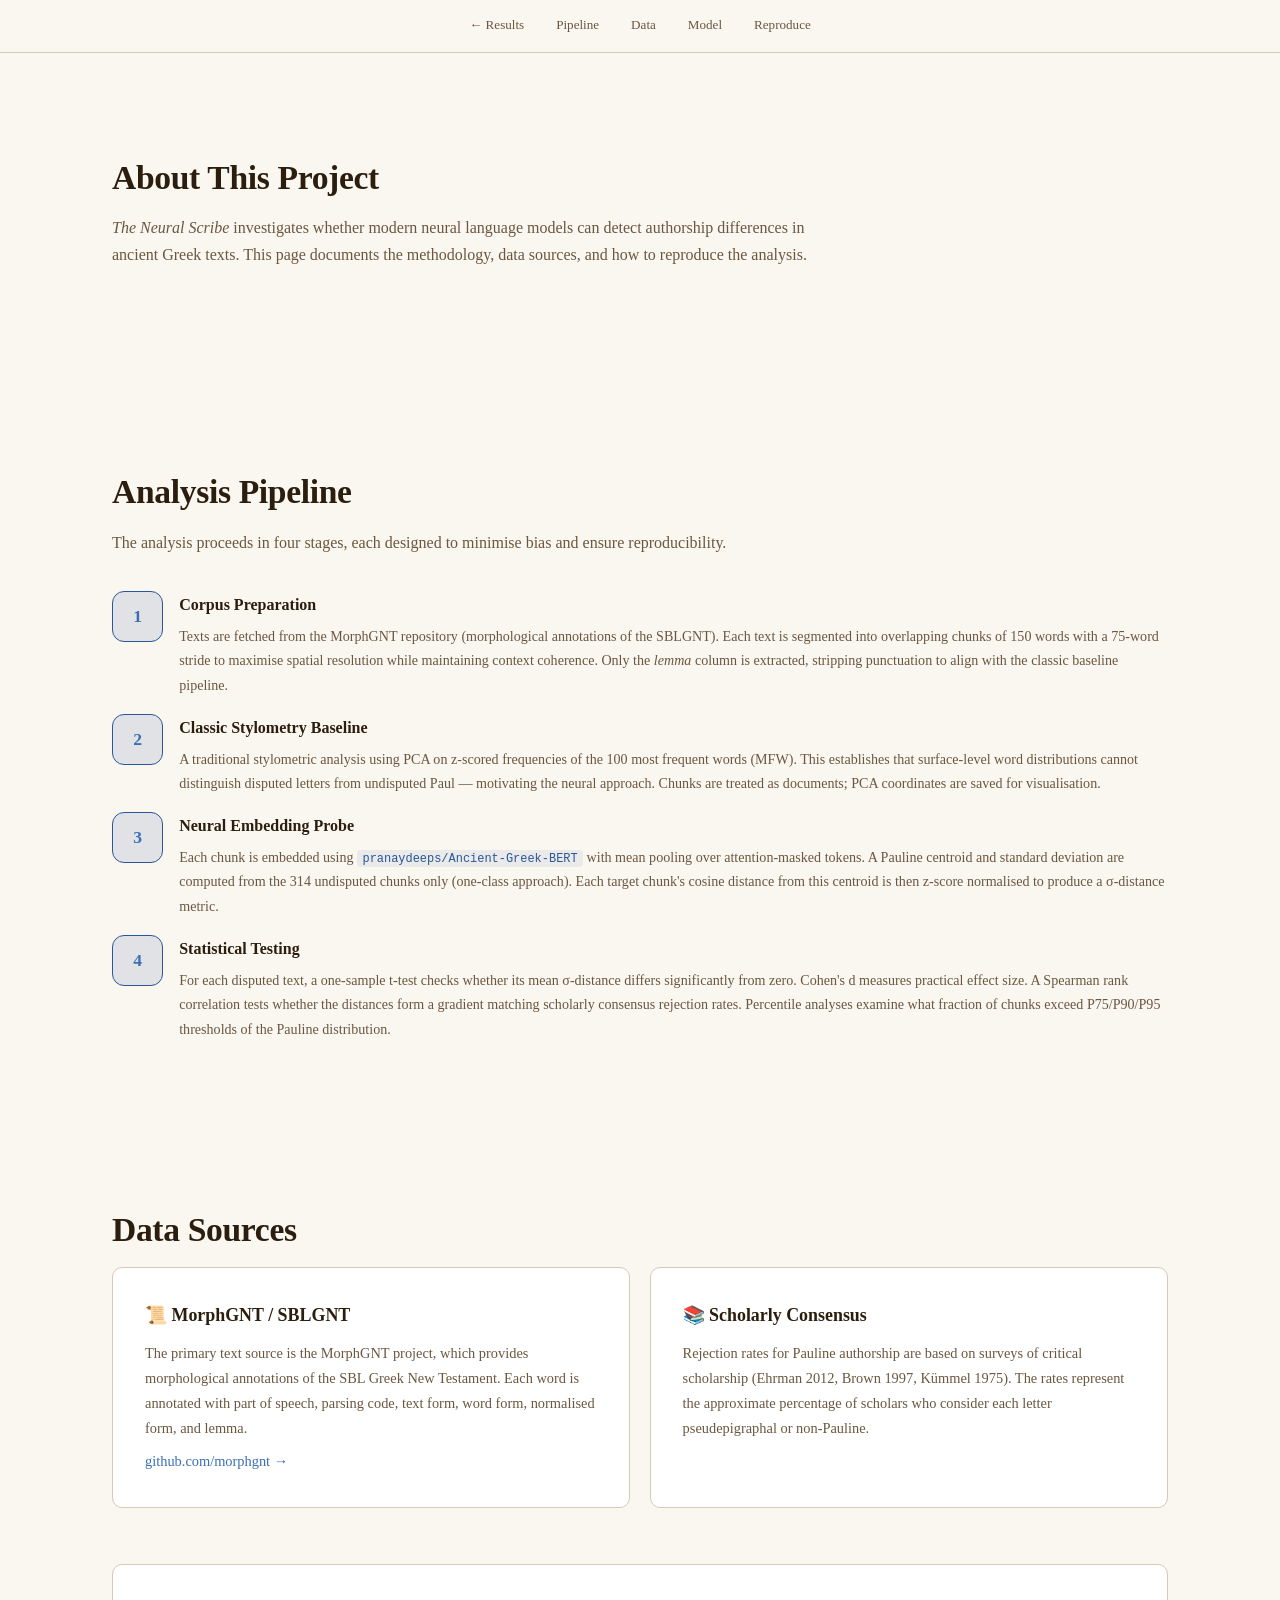
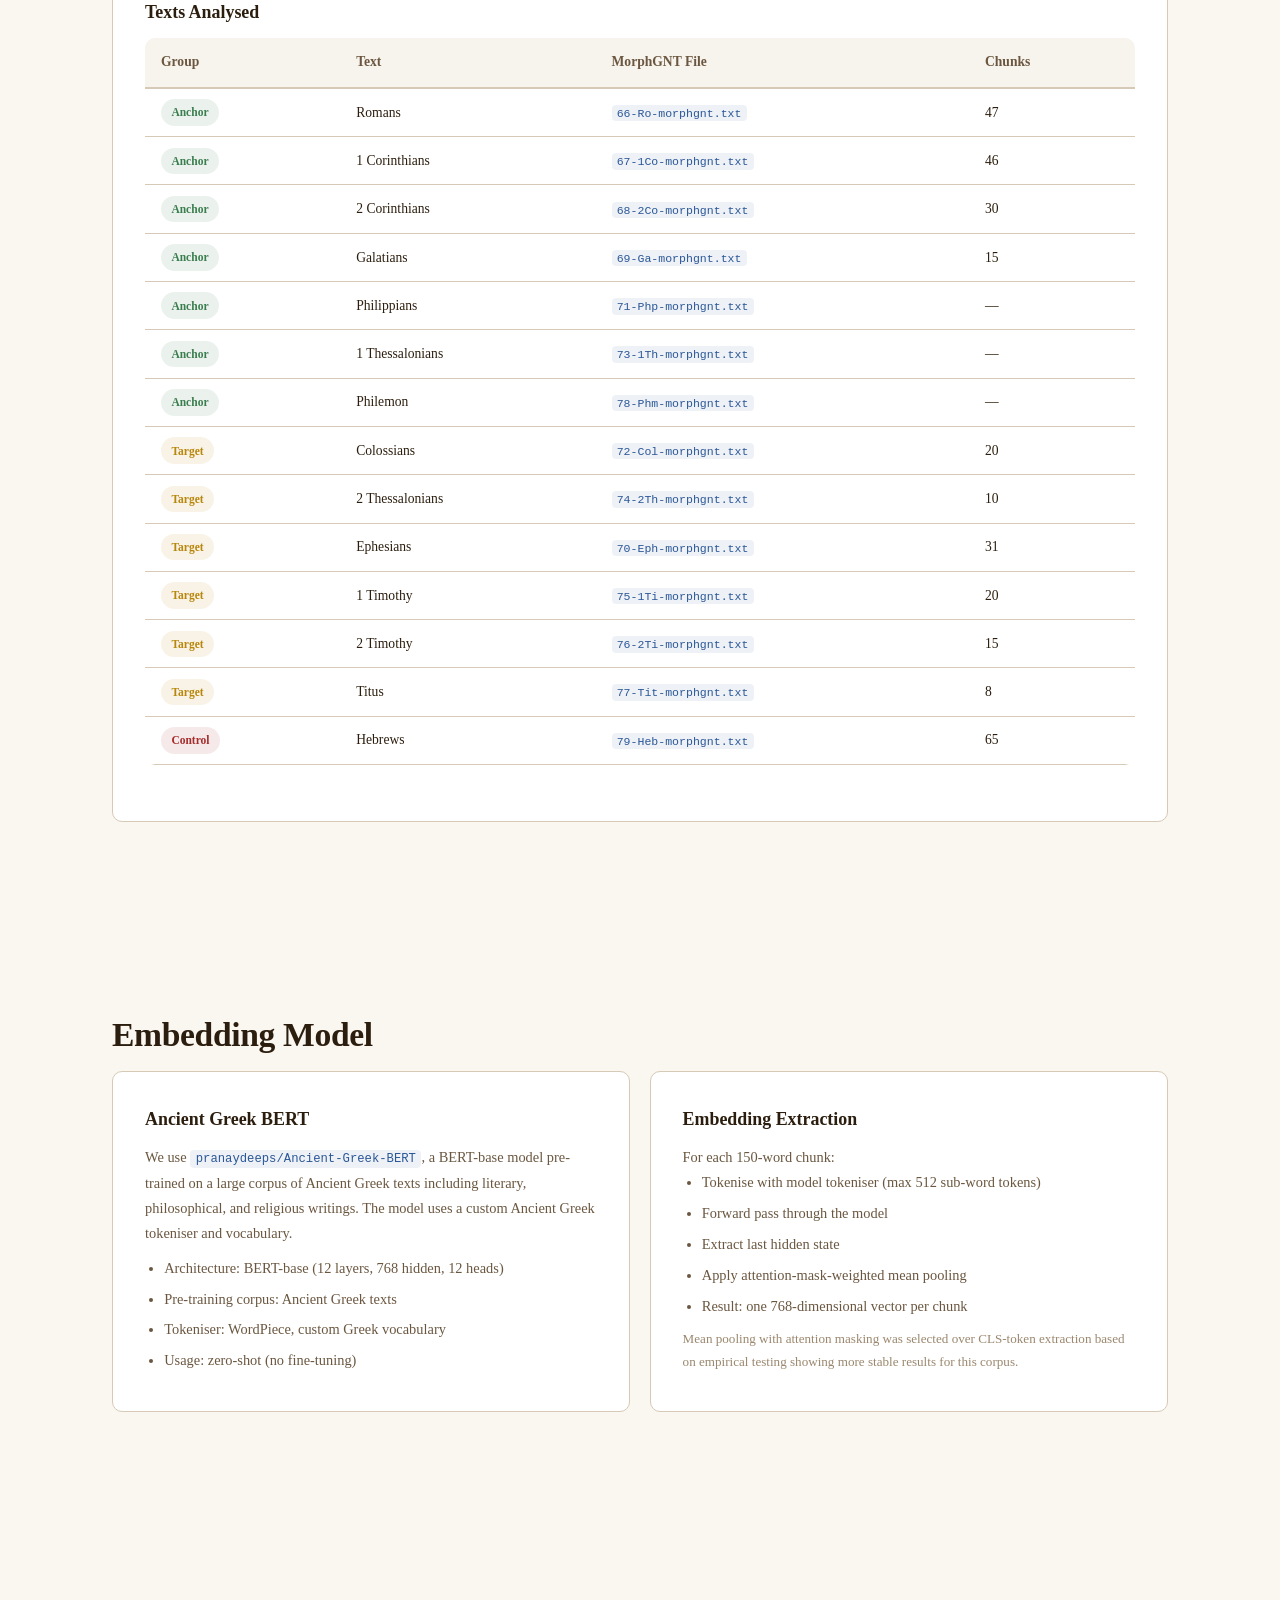
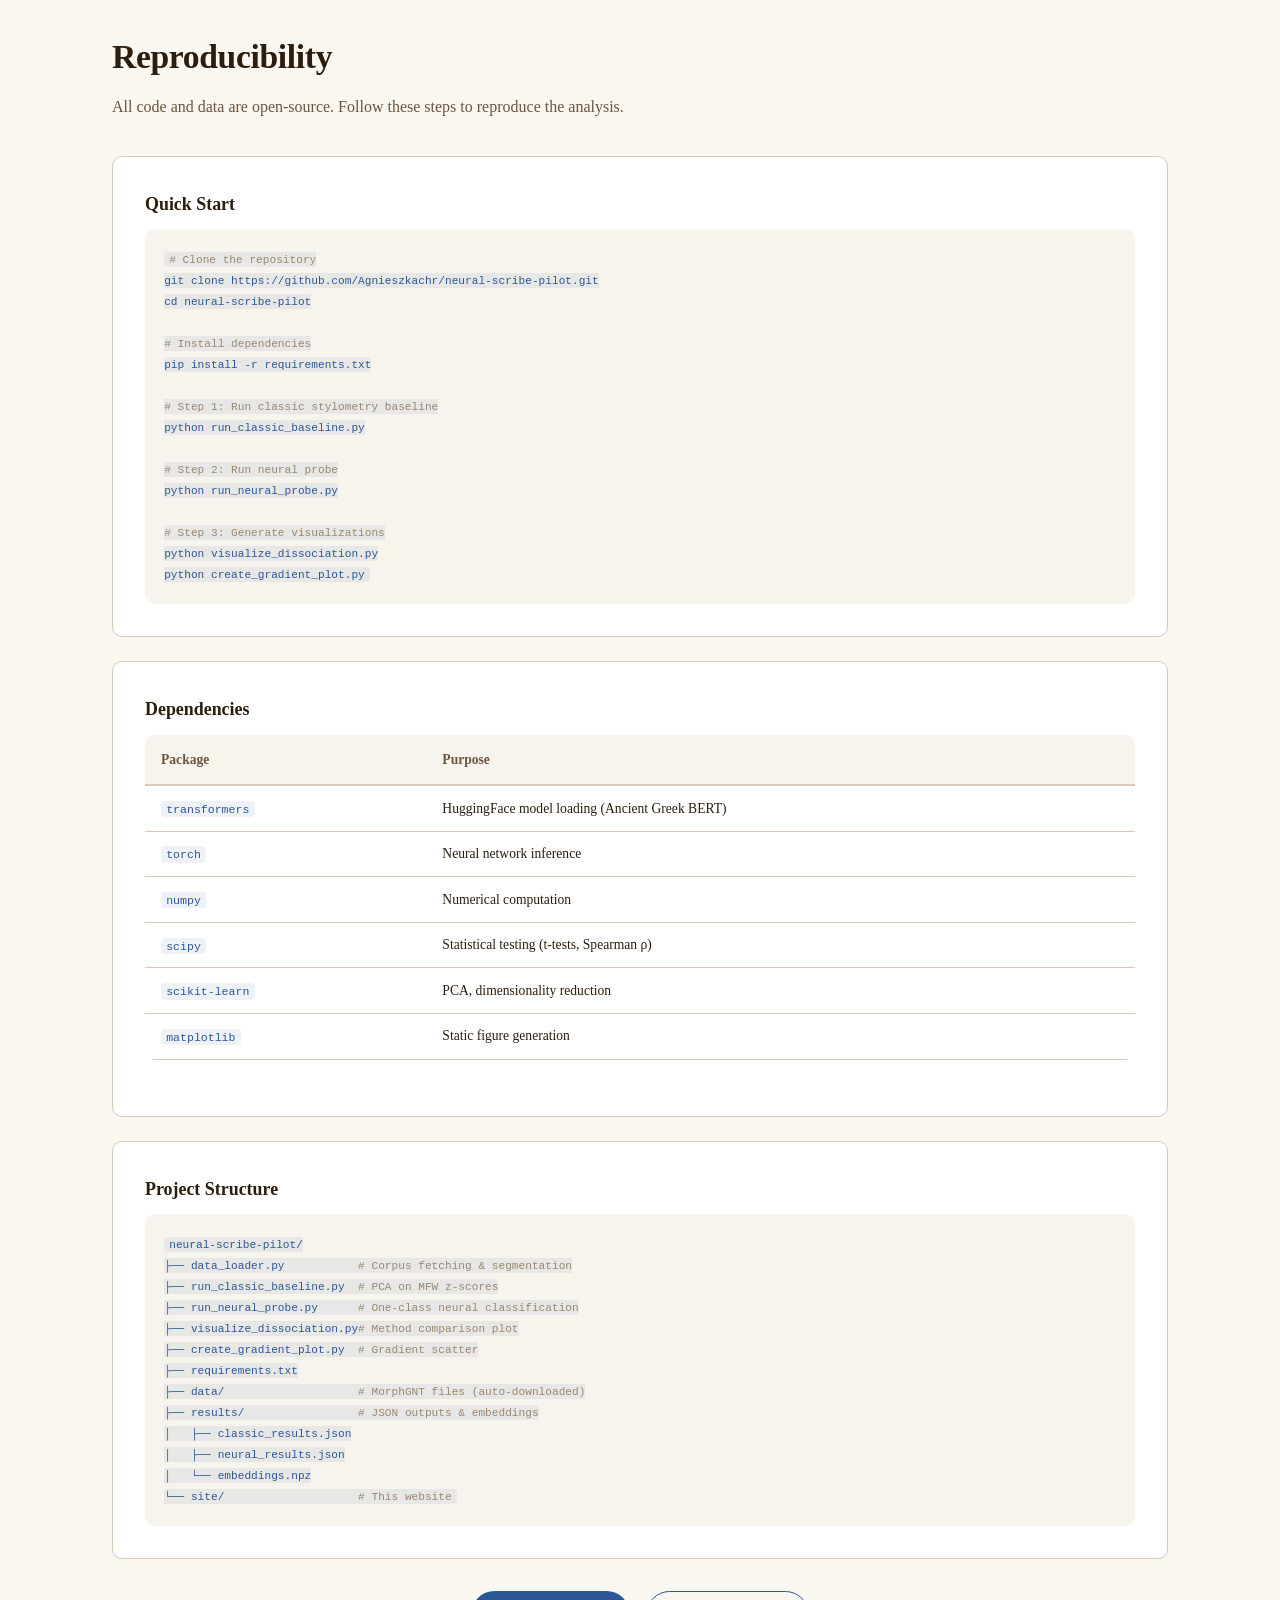
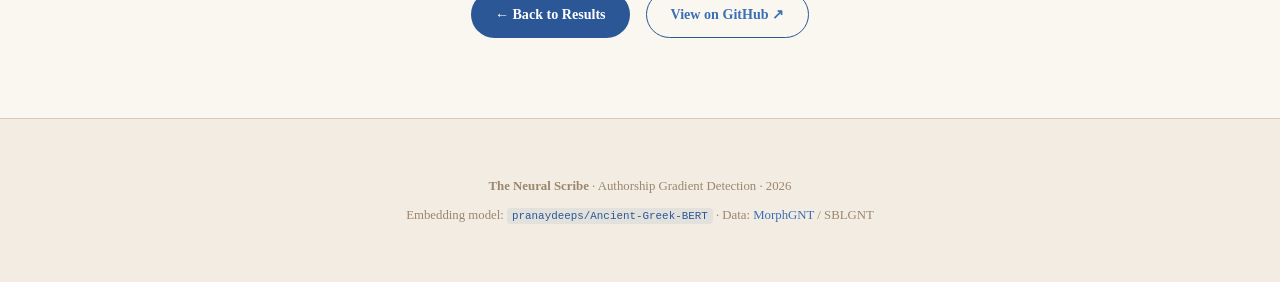
==== docs/about.html @ be0f593c "Initial commit: Neural Scribe pilot study for Pauline authorship analysis" ====
<!DOCTYPE html>
<html lang="en">
<head>
  <meta charset="UTF-8">
  <meta name="viewport" content="width=device-width, initial-scale=1.0">
  <title>About — The Neural Scribe</title>
  <meta name="description" content="Methodology, technical details, and reproducibility guide for the Neural Scribe authorship analysis project.">
  <link rel="icon" type="image/svg+xml" href="favicon.svg">
  <link rel="stylesheet" href="style.css">
</head>
<body>

<!-- ══════════ NAV ══════════ -->
<nav class="nav-bar" id="nav">
  <a href="index.html">← Results</a>
  <a href="#pipeline">Pipeline</a>
  <a href="#data">Data</a>
  <a href="#model">Model</a>
  <a href="#reproduce">Reproduce</a>
</nav>

<!-- ══════════ HEADER ══════════ -->
<section class="section fade-in" style="padding-top:6rem" id="about-top">
  <h2 class="section-title">About This Project</h2>
  <p class="section-lead">
    <em>The Neural Scribe</em> investigates whether modern neural language models can detect
    authorship differences in ancient Greek texts. This page documents the methodology,
    data sources, and how to reproduce the analysis.
  </p>
</section>

<!-- ══════════ PIPELINE ══════════ -->
<section class="section fade-in" id="pipeline">
  <h2 class="section-title">Analysis Pipeline</h2>
  <p class="section-lead">
    The analysis proceeds in four stages, each designed to minimise bias
    and ensure reproducibility.
  </p>

  <div class="pipeline-steps">
    <div class="pipeline-step">
      <div>
        <h3 style="font-size:1rem;font-weight:600;margin-bottom:.3rem">Corpus Preparation</h3>
        <p style="color:var(--text-muted);font-size:.88rem">
          Texts are fetched from the MorphGNT repository (morphological annotations of the SBLGNT).
          Each text is segmented into overlapping chunks of 150 words with a 75-word stride to
          maximise spatial resolution while maintaining context coherence. Only the <em>lemma</em>
          column is extracted, stripping punctuation to align with the classic baseline pipeline.
        </p>
      </div>
    </div>
    <div class="pipeline-step">
      <div>
        <h3 style="font-size:1rem;font-weight:600;margin-bottom:.3rem">Classic Stylometry Baseline</h3>
        <p style="color:var(--text-muted);font-size:.88rem">
          A traditional stylometric analysis using PCA on z-scored frequencies of the 100 most
          frequent words (MFW). This establishes that surface-level word distributions cannot
          distinguish disputed letters from undisputed Paul — motivating the neural approach.
          Chunks are treated as documents; PCA coordinates are saved for visualisation.
        </p>
      </div>
    </div>
    <div class="pipeline-step">
      <div>
        <h3 style="font-size:1rem;font-weight:600;margin-bottom:.3rem">Neural Embedding Probe</h3>
        <p style="color:var(--text-muted);font-size:.88rem">
          Each chunk is embedded using <code>pranaydeeps/Ancient-Greek-BERT</code> with mean pooling
          over attention-masked tokens. A Pauline centroid and standard deviation are computed from
          the 314 undisputed chunks only (one-class approach). Each target chunk's cosine distance
          from this centroid is then z-score normalised to produce a σ-distance metric.
        </p>
      </div>
    </div>
    <div class="pipeline-step">
      <div>
        <h3 style="font-size:1rem;font-weight:600;margin-bottom:.3rem">Statistical Testing</h3>
        <p style="color:var(--text-muted);font-size:.88rem">
          For each disputed text, a one-sample t-test checks whether its mean σ-distance differs
          significantly from zero. Cohen's d measures practical effect size. A Spearman rank
          correlation tests whether the distances form a gradient matching scholarly consensus
          rejection rates. Percentile analyses examine what fraction of chunks exceed P75/P90/P95
          thresholds of the Pauline distribution.
        </p>
      </div>
    </div>
  </div>
</section>

<!-- ══════════ DATA SOURCES ══════════ -->
<section class="section fade-in" id="data">
  <h2 class="section-title">Data Sources</h2>

  <div class="grid-2">
    <div class="card">
      <h3>📜 MorphGNT / SBLGNT</h3>
      <p>The primary text source is the MorphGNT project, which provides morphological annotations
      of the SBL Greek New Testament. Each word is annotated with part of speech, parsing code,
      text form, word form, normalised form, and lemma.</p>
      <p style="margin-top:.5rem"><a href="https://github.com/morphgnt" target="_blank" rel="noopener">github.com/morphgnt →</a></p>
    </div>
    <div class="card">
      <h3>📚 Scholarly Consensus</h3>
      <p>Rejection rates for Pauline authorship are based on surveys of critical scholarship
      (Ehrman 2012, Brown 1997, Kümmel 1975). The rates represent the approximate percentage
      of scholars who consider each letter pseudepigraphal or non-Pauline.</p>
    </div>
  </div>

  <div class="card">
    <h3>Texts Analysed</h3>
    <div class="table-wrap">
      <table>
        <thead>
          <tr><th>Group</th><th>Text</th><th>MorphGNT File</th><th>Chunks</th></tr>
        </thead>
        <tbody>
          <tr><td><span class="pill pill-green">Anchor</span></td><td>Romans</td><td><code>66-Ro-morphgnt.txt</code></td><td>47</td></tr>
          <tr><td><span class="pill pill-green">Anchor</span></td><td>1 Corinthians</td><td><code>67-1Co-morphgnt.txt</code></td><td>46</td></tr>
          <tr><td><span class="pill pill-green">Anchor</span></td><td>2 Corinthians</td><td><code>68-2Co-morphgnt.txt</code></td><td>30</td></tr>
          <tr><td><span class="pill pill-green">Anchor</span></td><td>Galatians</td><td><code>69-Ga-morphgnt.txt</code></td><td>15</td></tr>
          <tr><td><span class="pill pill-green">Anchor</span></td><td>Philippians</td><td><code>71-Php-morphgnt.txt</code></td><td>—</td></tr>
          <tr><td><span class="pill pill-green">Anchor</span></td><td>1 Thessalonians</td><td><code>73-1Th-morphgnt.txt</code></td><td>—</td></tr>
          <tr><td><span class="pill pill-green">Anchor</span></td><td>Philemon</td><td><code>78-Phm-morphgnt.txt</code></td><td>—</td></tr>
          <tr><td><span class="pill pill-amber">Target</span></td><td>Colossians</td><td><code>72-Col-morphgnt.txt</code></td><td>20</td></tr>
          <tr><td><span class="pill pill-amber">Target</span></td><td>2 Thessalonians</td><td><code>74-2Th-morphgnt.txt</code></td><td>10</td></tr>
          <tr><td><span class="pill pill-amber">Target</span></td><td>Ephesians</td><td><code>70-Eph-morphgnt.txt</code></td><td>31</td></tr>
          <tr><td><span class="pill pill-amber">Target</span></td><td>1 Timothy</td><td><code>75-1Ti-morphgnt.txt</code></td><td>20</td></tr>
          <tr><td><span class="pill pill-amber">Target</span></td><td>2 Timothy</td><td><code>76-2Ti-morphgnt.txt</code></td><td>15</td></tr>
          <tr><td><span class="pill pill-amber">Target</span></td><td>Titus</td><td><code>77-Tit-morphgnt.txt</code></td><td>8</td></tr>
          <tr><td><span class="pill pill-rose">Control</span></td><td>Hebrews</td><td><code>79-Heb-morphgnt.txt</code></td><td>65</td></tr>
        </tbody>
      </table>
    </div>
  </div>
</section>

<!-- ══════════ MODEL ══════════ -->
<section class="section fade-in" id="model">
  <h2 class="section-title">Embedding Model</h2>

  <div class="grid-2">
    <div class="card">
      <h3>Ancient Greek BERT</h3>
      <p>We use <code>pranaydeeps/Ancient-Greek-BERT</code>, a BERT-base model pre-trained on
      a large corpus of Ancient Greek texts including literary, philosophical, and religious
      writings. The model uses a custom Ancient Greek tokeniser and vocabulary.</p>
      <ul style="margin-top:.6rem">
        <li>Architecture: BERT-base (12 layers, 768 hidden, 12 heads)</li>
        <li>Pre-training corpus: Ancient Greek texts</li>
        <li>Tokeniser: WordPiece, custom Greek vocabulary</li>
        <li>Usage: zero-shot (no fine-tuning)</li>
      </ul>
    </div>
    <div class="card">
      <h3>Embedding Extraction</h3>
      <p>For each 150-word chunk:</p>
      <ul>
        <li>Tokenise with model tokeniser (max 512 sub-word tokens)</li>
        <li>Forward pass through the model</li>
        <li>Extract last hidden state</li>
        <li>Apply attention-mask-weighted mean pooling</li>
        <li>Result: one 768-dimensional vector per chunk</li>
      </ul>
      <p style="margin-top:.6rem;font-size:.82rem;color:var(--text-dim)">
        Mean pooling with attention masking was selected over CLS-token extraction
        based on empirical testing showing more stable results for this corpus.
      </p>
    </div>
  </div>
</section>

<!-- ══════════ REPRODUCE ══════════ -->
<section class="section fade-in" id="reproduce">
  <h2 class="section-title">Reproducibility</h2>
  <p class="section-lead">
    All code and data are open-source. Follow these steps to reproduce the analysis.
  </p>

  <div class="card">
    <h3>Quick Start</h3>
    <pre style="background:var(--bg-card-alt);padding:1.2rem;border-radius:10px;overflow-x:auto;font-size:.82rem;line-height:1.6;color:var(--text-muted)"><code><span style="color:var(--text-dim)"># Clone the repository</span>
git clone https://github.com/Agnieszkachr/neural-scribe-pilot.git
cd neural-scribe-pilot

<span style="color:var(--text-dim)"># Install dependencies</span>
pip install -r requirements.txt

<span style="color:var(--text-dim)"># Step 1: Run classic stylometry baseline</span>
python run_classic_baseline.py

<span style="color:var(--text-dim)"># Step 2: Run neural probe</span>
python run_neural_probe.py

<span style="color:var(--text-dim)"># Step 3: Generate visualizations</span>
python visualize_dissociation.py
python create_gradient_plot.py</code></pre>
  </div>

  <div class="card">
    <h3>Dependencies</h3>
    <div class="table-wrap">
      <table>
        <thead>
          <tr><th>Package</th><th>Purpose</th></tr>
        </thead>
        <tbody>
          <tr><td><code>transformers</code></td><td>HuggingFace model loading (Ancient Greek BERT)</td></tr>
          <tr><td><code>torch</code></td><td>Neural network inference</td></tr>
          <tr><td><code>numpy</code></td><td>Numerical computation</td></tr>
          <tr><td><code>scipy</code></td><td>Statistical testing (t-tests, Spearman ρ)</td></tr>
          <tr><td><code>scikit-learn</code></td><td>PCA, dimensionality reduction</td></tr>
          <tr><td><code>matplotlib</code></td><td>Static figure generation</td></tr>
        </tbody>
      </table>
    </div>
  </div>

  <div class="card">
    <h3>Project Structure</h3>
    <pre style="background:var(--bg-card-alt);padding:1.2rem;border-radius:10px;overflow-x:auto;font-size:.82rem;line-height:1.6;color:var(--text-muted)"><code>neural-scribe-pilot/
├── data_loader.py           <span style="color:var(--text-dim)"># Corpus fetching & segmentation</span>
├── run_classic_baseline.py  <span style="color:var(--text-dim)"># PCA on MFW z-scores</span>
├── run_neural_probe.py      <span style="color:var(--text-dim)"># One-class neural classification</span>
├── visualize_dissociation.py<span style="color:var(--text-dim)"># Method comparison plot</span>
├── create_gradient_plot.py  <span style="color:var(--text-dim)"># Gradient scatter</span>
├── requirements.txt
├── data/                    <span style="color:var(--text-dim)"># MorphGNT files (auto-downloaded)</span>
├── results/                 <span style="color:var(--text-dim)"># JSON outputs & embeddings</span>
│   ├── classic_results.json
│   ├── neural_results.json
│   └── embeddings.npz
└── site/                    <span style="color:var(--text-dim)"># This website</span></code></pre>
  </div>

  <div class="cta-row">
    <a href="index.html" class="cta-btn">← Back to Results</a>
    <a href="https://github.com/Agnieszkachr/neural-scribe-pilot" class="cta-btn cta-btn-outline">View on GitHub ↗</a>
  </div>
</section>

<!-- ══════════ FOOTER ══════════ -->
<footer class="footer">
  <p><strong>The Neural Scribe</strong> · Authorship Gradient Detection · 2026</p>
  <p style="margin-top:.4rem">
    Embedding model: <code>pranaydeeps/Ancient-Greek-BERT</code> ·
    Data: <a href="https://github.com/morphgnt" target="_blank" rel="noopener">MorphGNT</a> / SBLGNT
  </p>
</footer>

<!-- ══════════ FADE-IN OBSERVER ══════════ -->
<script>
  const observer = new IntersectionObserver((entries) => {
    entries.forEach(e => {
      if (e.isIntersecting) { e.target.classList.add('visible'); observer.unobserve(e.target); }
    });
  }, { threshold: 0.12, rootMargin: '0px 0px -40px 0px' });
  document.querySelectorAll('.fade-in').forEach(el => observer.observe(el));
</script>

</body>
</html>
---- docs/style.css ----
/* ===== The Neural Scribe — GitHub Pages Design System ===== */
/* Using Times New Roman — no external font import needed */

/* ---------- Design Tokens · Brown-Blue-White Classic ---------- */
:root {
  --bg-deep:      #faf6f0;
  --bg-surface:   #f3ece2;
  --bg-card:      #ffffff;
  --bg-card-alt:  #f7f3ed;
  --bg-card-hover:#f0ebe3;
  --border:       #d6c9b6;
  --border-glow:  rgba(101,67,33,.20);

  --text:         #2c1e0e;
  --text-muted:   #6b5740;
  --text-dim:     #9a876e;

  --accent:       #2b5797;
  --accent-light: #3a6fb5;
  --accent-ultra: #5a8ec9;
  --accent-glow:  rgba(43,87,151,.12);

  --brown:        #7a4e2d;
  --brown-light:  #a0714d;
  --brown-dark:   #5c3a1e;

  --green:        #3a7d4e;
  --green-bg:     rgba(58,125,78,.10);
  --amber:        #b8860b;
  --amber-bg:     rgba(184,134,11,.10);
  --rose:         #a62c2c;
  --rose-bg:      rgba(166,44,44,.10);
  --cyan:         #2b5797;
  --cyan-bg:      rgba(43,87,151,.10);

  --radius:       10px;
  --radius-sm:    6px;
  --shadow-card:  0 2px 16px rgba(44,30,14,.08);
  --shadow-glow:  0 0 24px var(--accent-glow);
  --transition:   .3s cubic-bezier(.25,.8,.25,1);
}

/* ---------- Reset ---------- */
*, *::before, *::after { box-sizing: border-box; margin: 0; padding: 0; }
html { scroll-behavior: smooth; }

body {
  font-family: 'Times New Roman', Times, Georgia, serif;
  background: var(--bg-deep);
  color: var(--text);
  line-height: 1.75;
  overflow-x: hidden;
  -webkit-font-smoothing: antialiased;
}

a { color: var(--accent-light); text-decoration: none; transition: color var(--transition); }
a:hover { color: var(--accent-ultra); }

code {
  font-family: 'JetBrains Mono', 'Fira Code', monospace;
  background: rgba(43,87,151,.08);
  padding: .15em .45em;
  border-radius: 4px;
  font-size: .85em;
  color: var(--accent);
}

/* ---------- Hero ---------- */
.hero {
  min-height: 92vh;
  display: flex; flex-direction: column;
  align-items: center; justify-content: center;
  text-align: center;
  padding: 4rem 2rem 3rem;
  position: relative;
  overflow: hidden;
}
.hero::before {
  content: '';
  position: absolute; inset: 0;
  background:
    radial-gradient(ellipse 80% 60% at 50% 15%, rgba(43,87,151,.08) 0%, transparent 60%),
    radial-gradient(ellipse 60% 50% at 30% 80%, rgba(122,78,45,.06) 0%, transparent 50%),
    radial-gradient(ellipse 50% 40% at 75% 70%, rgba(184,134,11,.04) 0%, transparent 45%);
  pointer-events: none;
  animation: heroShift 12s ease-in-out infinite alternate;
}
@keyframes heroShift {
  0% { opacity: .7; transform: scale(1) translateY(0); }
  100% { opacity: 1; transform: scale(1.04) translateY(-8px); }
}
.hero h1 {
  font-family: 'Times New Roman', Times, Georgia, serif;
  font-size: clamp(2.6rem, 6vw, 4.4rem);
  font-weight: 700;
  background: linear-gradient(135deg, var(--brown), var(--accent), var(--brown-dark));
  -webkit-background-clip: text; -webkit-text-fill-color: transparent;
  background-clip: text;
  margin-bottom: .35rem;
  position: relative;
  letter-spacing: -.02em;
}
.hero .tagline {
  font-size: 1.1rem; font-weight: 300;
  color: var(--text-muted);
  max-width: 620px; margin: .5rem auto 2.2rem;
  line-height: 1.65;
}
.badge-row { display: flex; gap: .7rem; flex-wrap: wrap; justify-content: center; position: relative; }
.badge {
  display: inline-flex; align-items: center; gap: .4rem;
  background: var(--bg-card);
  border: 1px solid var(--border);
  padding: .4rem .9rem;
  border-radius: 999px;
  font-size: .8rem; font-weight: 500;
  color: var(--text-muted);
  transition: border-color var(--transition), box-shadow var(--transition);
  backdrop-filter: blur(8px);
}
.badge:hover { border-color: var(--accent); box-shadow: 0 0 16px var(--accent-glow); }
.badge .dot { width: 8px; height: 8px; border-radius: 50%; flex-shrink: 0; }

.scroll-cue {
  margin-top: 3rem; color: var(--text-dim); font-size: 1.6rem;
  animation: bounce 2.5s ease-in-out infinite;
  position: relative;
}
@keyframes bounce {
  0%,100% { transform: translateY(0); opacity: .5; }
  50%     { transform: translateY(10px); opacity: 1; }
}

/* ---------- Navigation ---------- */
.nav-bar {
  position: sticky; top: 0; z-index: 200;
  background: rgba(250,246,240,.92);
  backdrop-filter: blur(16px) saturate(1.4);
  border-bottom: 1px solid var(--border);
  padding: .55rem 2rem;
  display: flex; gap: .6rem; justify-content: center; flex-wrap: wrap;
}
.nav-bar a {
  color: var(--text-muted); font-size: .82rem; font-weight: 500;
  padding: .35rem .7rem; border-radius: 8px;
  transition: color var(--transition), background var(--transition);
}
.nav-bar a:hover, .nav-bar a.active {
  color: var(--accent-light);
  background: var(--accent-glow);
}

/* ---------- Sections ---------- */
.section {
  max-width: 1120px; margin: 0 auto;
  padding: 5rem 2rem;
}
.section-title {
  font-family: 'Times New Roman', Times, Georgia, serif;
  font-size: clamp(1.6rem, 3vw, 2.1rem);
  font-weight: 700;
  margin-bottom: .4rem;
  letter-spacing: -.01em;
}
.section-lead {
  color: var(--text-muted); font-size: 1rem;
  margin-bottom: 2.2rem; max-width: 720px;
  line-height: 1.7;
}

/* ---------- Cards ---------- */
.card {
  background: var(--bg-card);
  border: 1px solid var(--border);
  border-radius: var(--radius);
  padding: 2rem;
  margin-bottom: 1.5rem;
  transition: border-color var(--transition), box-shadow var(--transition), transform var(--transition);
}
.card:hover {
  border-color: var(--accent);
  box-shadow: var(--shadow-glow);
  transform: translateY(-2px);
}
.card h3 {
  font-size: 1.12rem; font-weight: 600; margin-bottom: .6rem;
  color: var(--text);
}
.card p, .card li { color: var(--text-muted); font-size: .9rem; }
.card ul { padding-left: 1.2rem; }
.card li { margin-bottom: .35rem; }
.card em { color: var(--accent-light); font-style: italic; }

/* ---------- Glass Card Variant ---------- */
.card-glass {
  background: rgba(255,255,255,.7);
  backdrop-filter: blur(12px);
  border: 1px solid rgba(43,87,151,.12);
}

/* ---------- Stats Grid ---------- */
.stats-grid {
  display: grid;
  grid-template-columns: repeat(auto-fit, minmax(200px, 1fr));
  gap: 1rem; margin-bottom: 2.2rem;
}
.stat-card {
  background: var(--bg-card);
  border: 1px solid var(--border);
  border-radius: var(--radius);
  padding: 1.5rem; text-align: center;
  transition: transform var(--transition), border-color var(--transition), box-shadow var(--transition);
}
.stat-card:hover {
  transform: translateY(-5px);
  border-color: var(--accent);
  box-shadow: var(--shadow-glow);
}
.stat-val {
  font-size: 2.2rem; font-weight: 700;
  background: linear-gradient(135deg, var(--brown), var(--accent));
  -webkit-background-clip: text; -webkit-text-fill-color: transparent;
  background-clip: text;
  line-height: 1.2;
}
.stat-label { font-size: .8rem; color: var(--text-muted); margin-top: .25rem; }

/* ---------- Method / Findings Grid ---------- */
.grid-2 {
  display: grid;
  grid-template-columns: repeat(auto-fit, minmax(300px, 1fr));
  gap: 1.2rem; margin-bottom: 2rem;
}

/* ---------- Chart Wrapper ---------- */
.chart-wrap {
  background: var(--bg-card);
  border: 1px solid var(--border);
  border-radius: var(--radius);
  padding: 1.5rem 1.5rem 1rem;
  margin-bottom: 1.5rem;
  position: relative;
  transition: border-color var(--transition), box-shadow var(--transition);
}
.chart-wrap:hover {
  border-color: rgba(43,87,151,.2);
  box-shadow: 0 0 24px rgba(43,87,151,.06);
}
.chart-wrap canvas { width: 100% !important; }
.chart-label {
  font-size: .72rem; color: var(--text-dim); text-align: right;
  margin-top: .4rem;
}

/* ---------- Tables ---------- */
.table-wrap { overflow-x: auto; margin-bottom: 1.5rem; border-radius: var(--radius); }
table {
  width: 100%; border-collapse: collapse;
  font-size: .85rem;
}
thead th {
  text-align: left; padding: .8rem 1rem;
  background: var(--bg-card-alt);
  color: var(--text-muted); font-weight: 600;
  border-bottom: 2px solid var(--border);
  position: sticky; top: 0;
  white-space: nowrap;
}
td {
  padding: .65rem 1rem;
  border-bottom: 1px solid var(--border);
}
tr { transition: background var(--transition); }
tr:hover td { background: var(--bg-card-hover); }

/* verdict badges */
.sig   { color: var(--green); font-weight: 600; }
.not-sig { color: var(--text-dim); }
.marginal { color: var(--amber); font-weight: 500; }

/* ---------- Pill Tags ---------- */
.pill {
  display: inline-block;
  padding: .2rem .65rem; border-radius: 999px;
  font-size: .72rem; font-weight: 600;
  white-space: nowrap;
}
.pill-green { background: var(--green-bg); color: var(--green); }
.pill-amber { background: var(--amber-bg); color: var(--amber); }
.pill-rose  { background: var(--rose-bg);  color: var(--rose); }
.pill-cyan  { background: var(--cyan-bg);  color: var(--cyan); }

/* ---------- Divider ---------- */
.divider {
  border: none; border-top: 1px solid var(--border);
  margin: 3rem 0;
}

/* ---------- Footer ---------- */
.footer {
  text-align: center; padding: 3.5rem 2rem;
  color: var(--text-dim); font-size: .8rem;
  border-top: 1px solid var(--border);
  background: var(--bg-surface);
}
.footer a { color: var(--accent-light); }

/* ---------- Scroll-triggered Fade-in ---------- */
.fade-in {
  opacity: 0; transform: translateY(28px);
  transition: opacity .8s ease, transform .8s ease;
}
.fade-in.visible {
  opacity: 1; transform: translateY(0);
}

/* ---------- Page Link / CTA ---------- */
.cta-row { display: flex; gap: 1rem; justify-content: center; margin-top: 2rem; flex-wrap: wrap; }
.cta-btn {
  display: inline-flex; align-items: center; gap: .4rem;
  padding: .65rem 1.5rem;
  border-radius: 999px;
  font-size: .88rem; font-weight: 600;
  background: var(--accent);
  color: #fff;
  transition: background var(--transition), box-shadow var(--transition), transform var(--transition);
}
.cta-btn:hover {
  background: var(--accent-light);
  box-shadow: 0 0 24px var(--accent-glow);
  transform: translateY(-2px);
  color: #fff;
}
.cta-btn-outline {
  background: transparent;
  border: 1px solid var(--accent);
  color: var(--accent-light);
}
.cta-btn-outline:hover {
  background: var(--accent-glow);
  color: #fff;
}

/* ---------- About Page Specific ---------- */
.pipeline-steps {
  display: grid; gap: 1rem;
  counter-reset: step;
}
.pipeline-step {
  display: grid; grid-template-columns: 3.2rem 1fr;
  gap: 1rem; align-items: start;
}
.pipeline-step::before {
  counter-increment: step;
  content: counter(step);
  width: 3.2rem; height: 3.2rem;
  display: flex; align-items: center; justify-content: center;
  background: var(--accent-glow);
  border: 1px solid var(--accent);
  border-radius: 12px;
  font-size: 1.1rem; font-weight: 700;
  color: var(--accent-light);
}

/* ---------- Responsive ---------- */
@media (max-width: 768px) {
  .section { padding: 3rem 1.2rem; }
  .hero { min-height: 70vh; padding: 3rem 1.2rem 2rem; }
  .stats-grid { grid-template-columns: 1fr 1fr; }
  .grid-2 { grid-template-columns: 1fr; }
  .nav-bar { padding: .5rem 1rem; gap: .3rem; }
  .nav-bar a { font-size: .75rem; padding: .3rem .5rem; }
}
@media (max-width: 480px) {
  .stats-grid { grid-template-columns: 1fr; }
  .badge-row { flex-direction: column; align-items: center; }
}
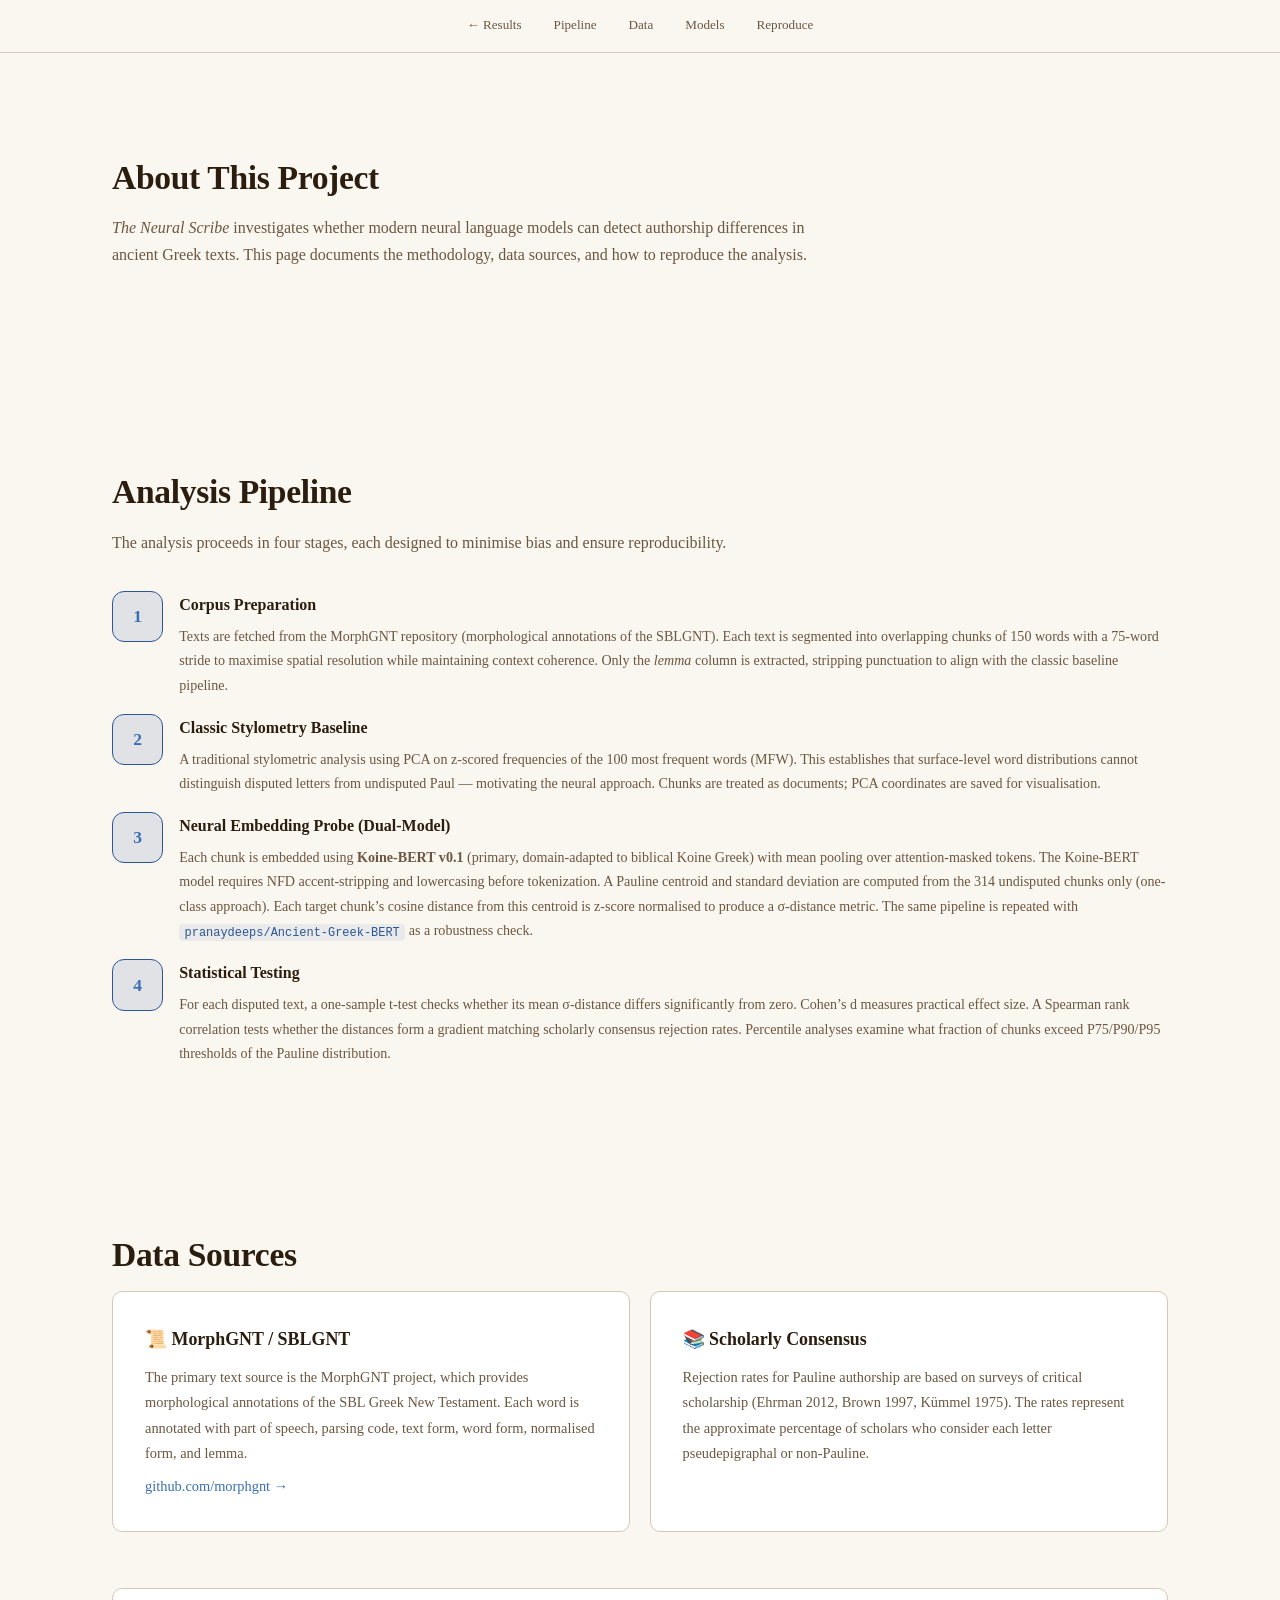
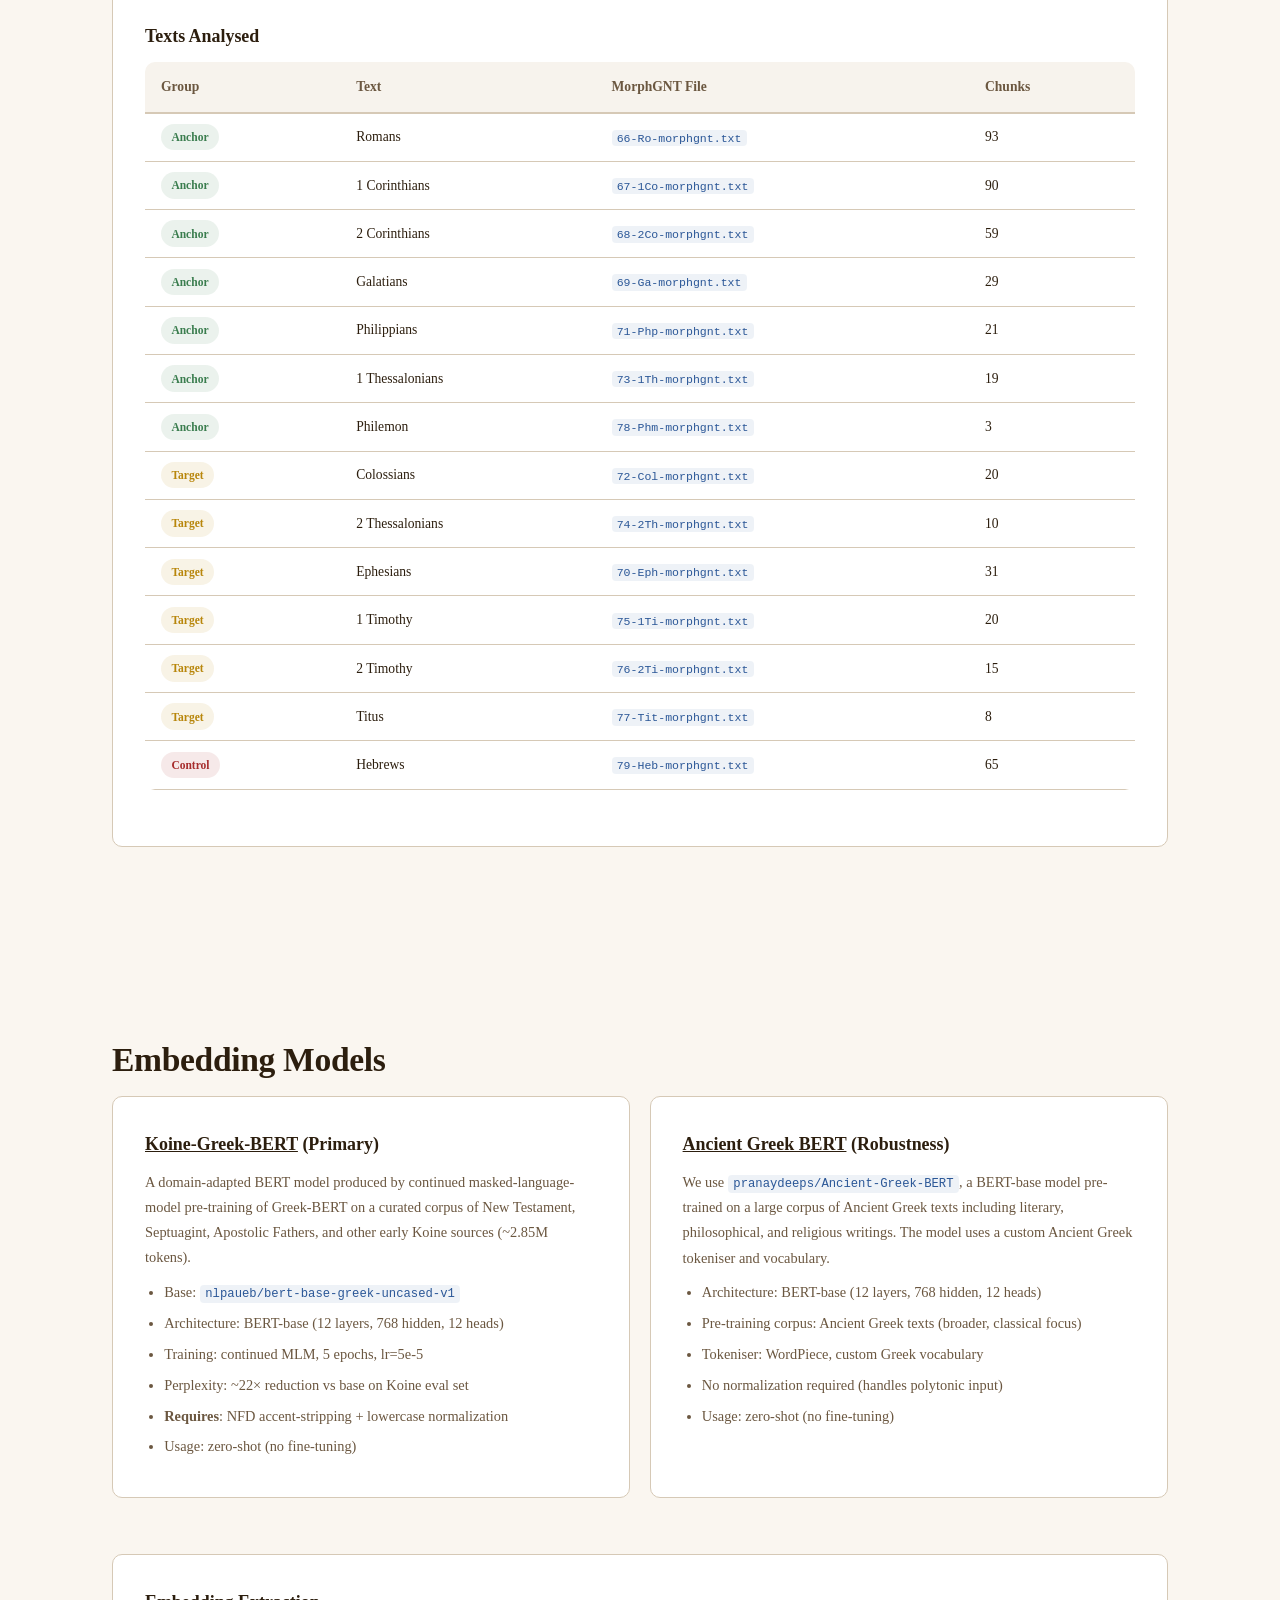
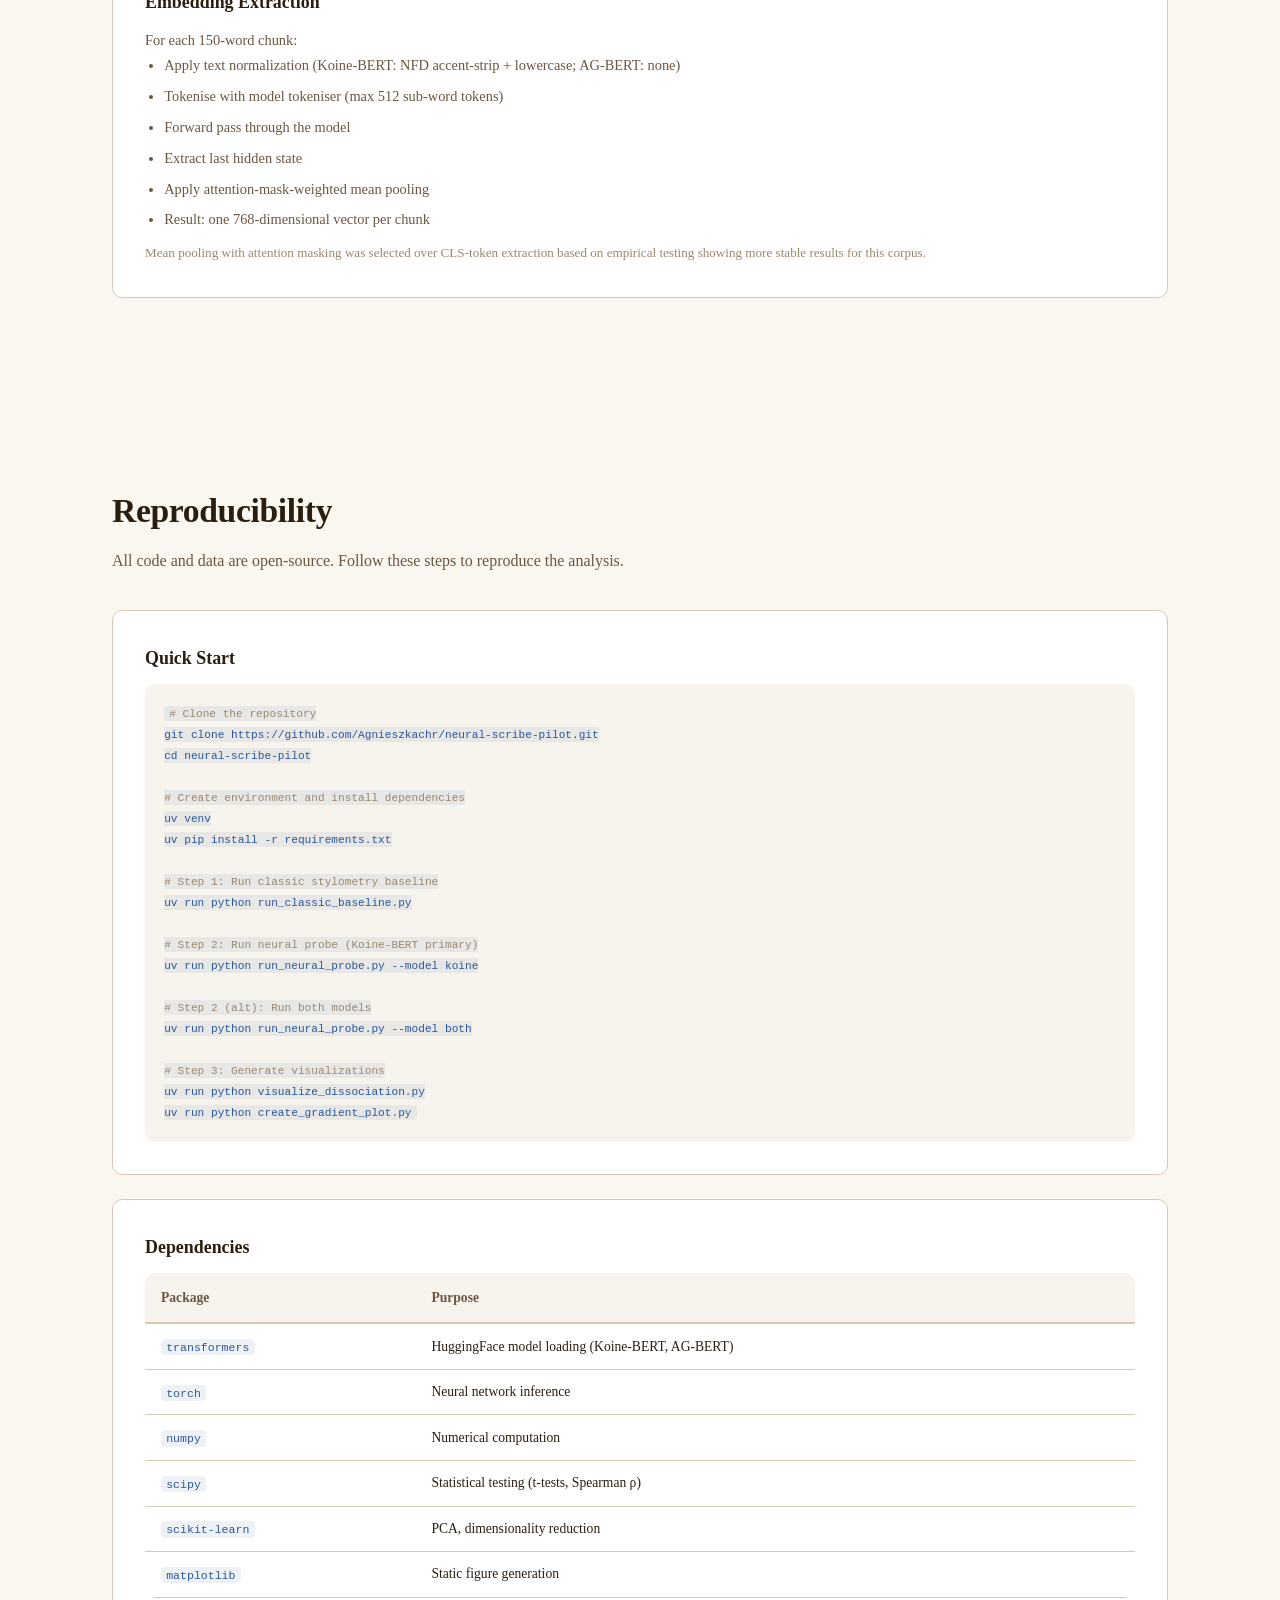
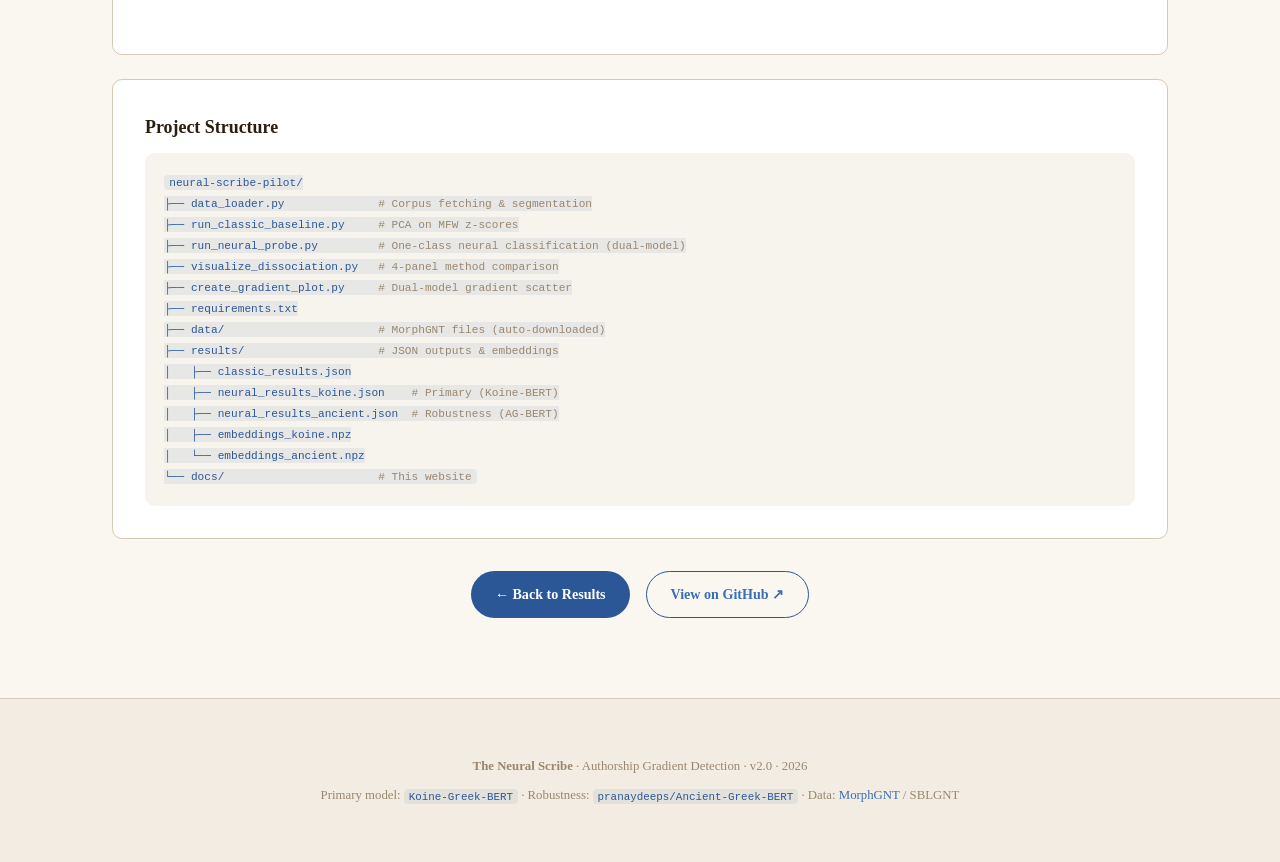
==== commit 34f45c62: "v2.0: Koine-BERT primary, dual-model pipeline" ====
--- a/docs/about.html
+++ b/docs/about.html
@@ -12,10 +12,10 @@
 
 <!-- ══════════ NAV ══════════ -->
 <nav class="nav-bar" id="nav">
-  <a href="index.html">← Results</a>
+  <a href="index.html">&larr; Results</a>
   <a href="#pipeline">Pipeline</a>
   <a href="#data">Data</a>
-  <a href="#model">Model</a>
+  <a href="#model">Models</a>
   <a href="#reproduce">Reproduce</a>
 </nav>
 
@@ -55,19 +55,22 @@
         <p style="color:var(--text-muted);font-size:.88rem">
           A traditional stylometric analysis using PCA on z-scored frequencies of the 100 most
           frequent words (MFW). This establishes that surface-level word distributions cannot
-          distinguish disputed letters from undisputed Paul — motivating the neural approach.
+          distinguish disputed letters from undisputed Paul &mdash; motivating the neural approach.
           Chunks are treated as documents; PCA coordinates are saved for visualisation.
         </p>
       </div>
     </div>
     <div class="pipeline-step">
       <div>
-        <h3 style="font-size:1rem;font-weight:600;margin-bottom:.3rem">Neural Embedding Probe</h3>
-        <p style="color:var(--text-muted);font-size:.88rem">
-          Each chunk is embedded using <code>pranaydeeps/Ancient-Greek-BERT</code> with mean pooling
-          over attention-masked tokens. A Pauline centroid and standard deviation are computed from
-          the 314 undisputed chunks only (one-class approach). Each target chunk's cosine distance
-          from this centroid is then z-score normalised to produce a σ-distance metric.
+        <h3 style="font-size:1rem;font-weight:600;margin-bottom:.3rem">Neural Embedding Probe (Dual-Model)</h3>
+        <p style="color:var(--text-muted);font-size:.88rem">
+          Each chunk is embedded using <strong>Koine-BERT v0.1</strong> (primary, domain-adapted to
+          biblical Koine Greek) with mean pooling over attention-masked tokens. The Koine-BERT model
+          requires NFD accent-stripping and lowercasing before tokenization. A Pauline centroid and
+          standard deviation are computed from the 314 undisputed chunks only (one-class approach).
+          Each target chunk&rsquo;s cosine distance from this centroid is z-score normalised to produce a
+          &sigma;-distance metric. The same pipeline is repeated with <code>pranaydeeps/Ancient-Greek-BERT</code>
+          as a robustness check.
         </p>
       </div>
     </div>
@@ -75,8 +78,8 @@
       <div>
         <h3 style="font-size:1rem;font-weight:600;margin-bottom:.3rem">Statistical Testing</h3>
         <p style="color:var(--text-muted);font-size:.88rem">
-          For each disputed text, a one-sample t-test checks whether its mean σ-distance differs
-          significantly from zero. Cohen's d measures practical effect size. A Spearman rank
+          For each disputed text, a one-sample t-test checks whether its mean &sigma;-distance differs
+          significantly from zero. Cohen&rsquo;s d measures practical effect size. A Spearman rank
           correlation tests whether the distances form a gradient matching scholarly consensus
           rejection rates. Percentile analyses examine what fraction of chunks exceed P75/P90/P95
           thresholds of the Pauline distribution.
@@ -92,16 +95,16 @@
 
   <div class="grid-2">
     <div class="card">
-      <h3>📜 MorphGNT / SBLGNT</h3>
+      <h3>&#128220; MorphGNT / SBLGNT</h3>
       <p>The primary text source is the MorphGNT project, which provides morphological annotations
       of the SBL Greek New Testament. Each word is annotated with part of speech, parsing code,
       text form, word form, normalised form, and lemma.</p>
-      <p style="margin-top:.5rem"><a href="https://github.com/morphgnt" target="_blank" rel="noopener">github.com/morphgnt →</a></p>
-    </div>
-    <div class="card">
-      <h3>📚 Scholarly Consensus</h3>
+      <p style="margin-top:.5rem"><a href="https://github.com/morphgnt" target="_blank" rel="noopener">github.com/morphgnt &rarr;</a></p>
+    </div>
+    <div class="card">
+      <h3>&#128218; Scholarly Consensus</h3>
       <p>Rejection rates for Pauline authorship are based on surveys of critical scholarship
-      (Ehrman 2012, Brown 1997, Kümmel 1975). The rates represent the approximate percentage
+      (Ehrman 2012, Brown 1997, K&uuml;mmel 1975). The rates represent the approximate percentage
       of scholars who consider each letter pseudepigraphal or non-Pauline.</p>
     </div>
   </div>
@@ -114,13 +117,13 @@
           <tr><th>Group</th><th>Text</th><th>MorphGNT File</th><th>Chunks</th></tr>
         </thead>
         <tbody>
-          <tr><td><span class="pill pill-green">Anchor</span></td><td>Romans</td><td><code>66-Ro-morphgnt.txt</code></td><td>47</td></tr>
-          <tr><td><span class="pill pill-green">Anchor</span></td><td>1 Corinthians</td><td><code>67-1Co-morphgnt.txt</code></td><td>46</td></tr>
-          <tr><td><span class="pill pill-green">Anchor</span></td><td>2 Corinthians</td><td><code>68-2Co-morphgnt.txt</code></td><td>30</td></tr>
-          <tr><td><span class="pill pill-green">Anchor</span></td><td>Galatians</td><td><code>69-Ga-morphgnt.txt</code></td><td>15</td></tr>
-          <tr><td><span class="pill pill-green">Anchor</span></td><td>Philippians</td><td><code>71-Php-morphgnt.txt</code></td><td>—</td></tr>
-          <tr><td><span class="pill pill-green">Anchor</span></td><td>1 Thessalonians</td><td><code>73-1Th-morphgnt.txt</code></td><td>—</td></tr>
-          <tr><td><span class="pill pill-green">Anchor</span></td><td>Philemon</td><td><code>78-Phm-morphgnt.txt</code></td><td>—</td></tr>
+          <tr><td><span class="pill pill-green">Anchor</span></td><td>Romans</td><td><code>66-Ro-morphgnt.txt</code></td><td>93</td></tr>
+          <tr><td><span class="pill pill-green">Anchor</span></td><td>1 Corinthians</td><td><code>67-1Co-morphgnt.txt</code></td><td>90</td></tr>
+          <tr><td><span class="pill pill-green">Anchor</span></td><td>2 Corinthians</td><td><code>68-2Co-morphgnt.txt</code></td><td>59</td></tr>
+          <tr><td><span class="pill pill-green">Anchor</span></td><td>Galatians</td><td><code>69-Ga-morphgnt.txt</code></td><td>29</td></tr>
+          <tr><td><span class="pill pill-green">Anchor</span></td><td>Philippians</td><td><code>71-Php-morphgnt.txt</code></td><td>21</td></tr>
+          <tr><td><span class="pill pill-green">Anchor</span></td><td>1 Thessalonians</td><td><code>73-1Th-morphgnt.txt</code></td><td>19</td></tr>
+          <tr><td><span class="pill pill-green">Anchor</span></td><td>Philemon</td><td><code>78-Phm-morphgnt.txt</code></td><td>3</td></tr>
           <tr><td><span class="pill pill-amber">Target</span></td><td>Colossians</td><td><code>72-Col-morphgnt.txt</code></td><td>20</td></tr>
           <tr><td><span class="pill pill-amber">Target</span></td><td>2 Thessalonians</td><td><code>74-2Th-morphgnt.txt</code></td><td>10</td></tr>
           <tr><td><span class="pill pill-amber">Target</span></td><td>Ephesians</td><td><code>70-Eph-morphgnt.txt</code></td><td>31</td></tr>
@@ -136,36 +139,53 @@
 
 <!-- ══════════ MODEL ══════════ -->
 <section class="section fade-in" id="model">
-  <h2 class="section-title">Embedding Model</h2>
+  <h2 class="section-title">Embedding Models</h2>
 
   <div class="grid-2">
     <div class="card">
-      <h3>Ancient Greek BERT</h3>
+      <h3><a href="https://huggingface.co/ABeZet/Koine-Greek-BERT" target="_blank" rel="noopener" style="color: inherit; text-decoration: underline;">Koine-Greek-BERT</a> (Primary)</h3>
+      <p>A domain-adapted BERT model produced by continued masked-language-model pre-training
+      of Greek-BERT on a curated corpus of New Testament, Septuagint, Apostolic Fathers, and
+      other early Koine sources (~2.85M tokens).</p>
+      <ul style="margin-top:.6rem">
+        <li>Base: <code>nlpaueb/bert-base-greek-uncased-v1</code></li>
+        <li>Architecture: BERT-base (12 layers, 768 hidden, 12 heads)</li>
+        <li>Training: continued MLM, 5 epochs, lr=5e-5</li>
+        <li>Perplexity: ~22&times; reduction vs base on Koine eval set</li>
+        <li><strong>Requires</strong>: NFD accent-stripping + lowercase normalization</li>
+        <li>Usage: zero-shot (no fine-tuning)</li>
+      </ul>
+    </div>
+    <div class="card">
+      <h3><a href="https://huggingface.co/pranaydeeps/Ancient-Greek-BERT" target="_blank" rel="noopener" style="color: inherit; text-decoration: underline;">Ancient Greek BERT</a> (Robustness)</h3>
       <p>We use <code>pranaydeeps/Ancient-Greek-BERT</code>, a BERT-base model pre-trained on
       a large corpus of Ancient Greek texts including literary, philosophical, and religious
       writings. The model uses a custom Ancient Greek tokeniser and vocabulary.</p>
       <ul style="margin-top:.6rem">
         <li>Architecture: BERT-base (12 layers, 768 hidden, 12 heads)</li>
-        <li>Pre-training corpus: Ancient Greek texts</li>
+        <li>Pre-training corpus: Ancient Greek texts (broader, classical focus)</li>
         <li>Tokeniser: WordPiece, custom Greek vocabulary</li>
+        <li>No normalization required (handles polytonic input)</li>
         <li>Usage: zero-shot (no fine-tuning)</li>
       </ul>
     </div>
-    <div class="card">
-      <h3>Embedding Extraction</h3>
-      <p>For each 150-word chunk:</p>
-      <ul>
-        <li>Tokenise with model tokeniser (max 512 sub-word tokens)</li>
-        <li>Forward pass through the model</li>
-        <li>Extract last hidden state</li>
-        <li>Apply attention-mask-weighted mean pooling</li>
-        <li>Result: one 768-dimensional vector per chunk</li>
-      </ul>
-      <p style="margin-top:.6rem;font-size:.82rem;color:var(--text-dim)">
-        Mean pooling with attention masking was selected over CLS-token extraction
-        based on empirical testing showing more stable results for this corpus.
-      </p>
-    </div>
+  </div>
+
+  <div class="card">
+    <h3>Embedding Extraction</h3>
+    <p>For each 150-word chunk:</p>
+    <ul>
+      <li>Apply text normalization (Koine-BERT: NFD accent-strip + lowercase; AG-BERT: none)</li>
+      <li>Tokenise with model tokeniser (max 512 sub-word tokens)</li>
+      <li>Forward pass through the model</li>
+      <li>Extract last hidden state</li>
+      <li>Apply attention-mask-weighted mean pooling</li>
+      <li>Result: one 768-dimensional vector per chunk</li>
+    </ul>
+    <p style="margin-top:.6rem;font-size:.82rem;color:var(--text-dim)">
+      Mean pooling with attention masking was selected over CLS-token extraction
+      based on empirical testing showing more stable results for this corpus.
+    </p>
   </div>
 </section>
 
@@ -182,18 +202,22 @@
 git clone https://github.com/Agnieszkachr/neural-scribe-pilot.git
 cd neural-scribe-pilot
 
-<span style="color:var(--text-dim)"># Install dependencies</span>
-pip install -r requirements.txt
+<span style="color:var(--text-dim)"># Create environment and install dependencies</span>
+uv venv
+uv pip install -r requirements.txt
 
 <span style="color:var(--text-dim)"># Step 1: Run classic stylometry baseline</span>
-python run_classic_baseline.py
-
-<span style="color:var(--text-dim)"># Step 2: Run neural probe</span>
-python run_neural_probe.py
+uv run python run_classic_baseline.py
+
+<span style="color:var(--text-dim)"># Step 2: Run neural probe (Koine-BERT primary)</span>
+uv run python run_neural_probe.py --model koine
+
+<span style="color:var(--text-dim)"># Step 2 (alt): Run both models</span>
+uv run python run_neural_probe.py --model both
 
 <span style="color:var(--text-dim)"># Step 3: Generate visualizations</span>
-python visualize_dissociation.py
-python create_gradient_plot.py</code></pre>
+uv run python visualize_dissociation.py
+uv run python create_gradient_plot.py</code></pre>
   </div>
 
   <div class="card">
@@ -204,10 +228,10 @@
           <tr><th>Package</th><th>Purpose</th></tr>
         </thead>
         <tbody>
-          <tr><td><code>transformers</code></td><td>HuggingFace model loading (Ancient Greek BERT)</td></tr>
+          <tr><td><code>transformers</code></td><td>HuggingFace model loading (Koine-BERT, AG-BERT)</td></tr>
           <tr><td><code>torch</code></td><td>Neural network inference</td></tr>
           <tr><td><code>numpy</code></td><td>Numerical computation</td></tr>
-          <tr><td><code>scipy</code></td><td>Statistical testing (t-tests, Spearman ρ)</td></tr>
+          <tr><td><code>scipy</code></td><td>Statistical testing (t-tests, Spearman &rho;)</td></tr>
           <tr><td><code>scikit-learn</code></td><td>PCA, dimensionality reduction</td></tr>
           <tr><td><code>matplotlib</code></td><td>Static figure generation</td></tr>
         </tbody>
@@ -218,31 +242,34 @@
   <div class="card">
     <h3>Project Structure</h3>
     <pre style="background:var(--bg-card-alt);padding:1.2rem;border-radius:10px;overflow-x:auto;font-size:.82rem;line-height:1.6;color:var(--text-muted)"><code>neural-scribe-pilot/
-├── data_loader.py           <span style="color:var(--text-dim)"># Corpus fetching & segmentation</span>
-├── run_classic_baseline.py  <span style="color:var(--text-dim)"># PCA on MFW z-scores</span>
-├── run_neural_probe.py      <span style="color:var(--text-dim)"># One-class neural classification</span>
-├── visualize_dissociation.py<span style="color:var(--text-dim)"># Method comparison plot</span>
-├── create_gradient_plot.py  <span style="color:var(--text-dim)"># Gradient scatter</span>
+├── data_loader.py              <span style="color:var(--text-dim)"># Corpus fetching &amp; segmentation</span>
+├── run_classic_baseline.py     <span style="color:var(--text-dim)"># PCA on MFW z-scores</span>
+├── run_neural_probe.py         <span style="color:var(--text-dim)"># One-class neural classification (dual-model)</span>
+├── visualize_dissociation.py   <span style="color:var(--text-dim)"># 4-panel method comparison</span>
+├── create_gradient_plot.py     <span style="color:var(--text-dim)"># Dual-model gradient scatter</span>
 ├── requirements.txt
-├── data/                    <span style="color:var(--text-dim)"># MorphGNT files (auto-downloaded)</span>
-├── results/                 <span style="color:var(--text-dim)"># JSON outputs & embeddings</span>
+├── data/                       <span style="color:var(--text-dim)"># MorphGNT files (auto-downloaded)</span>
+├── results/                    <span style="color:var(--text-dim)"># JSON outputs &amp; embeddings</span>
 │   ├── classic_results.json
-│   ├── neural_results.json
-│   └── embeddings.npz
-└── site/                    <span style="color:var(--text-dim)"># This website</span></code></pre>
+│   ├── neural_results_koine.json    <span style="color:var(--text-dim)"># Primary (Koine-BERT)</span>
+│   ├── neural_results_ancient.json  <span style="color:var(--text-dim)"># Robustness (AG-BERT)</span>
+│   ├── embeddings_koine.npz
+│   └── embeddings_ancient.npz
+└── docs/                       <span style="color:var(--text-dim)"># This website</span></code></pre>
   </div>
 
   <div class="cta-row">
-    <a href="index.html" class="cta-btn">← Back to Results</a>
-    <a href="https://github.com/Agnieszkachr/neural-scribe-pilot" class="cta-btn cta-btn-outline">View on GitHub ↗</a>
+    <a href="index.html" class="cta-btn">&larr; Back to Results</a>
+    <a href="https://github.com/Agnieszkachr/neural-scribe-pilot" class="cta-btn cta-btn-outline">View on GitHub &nearr;</a>
   </div>
 </section>
 
 <!-- ══════════ FOOTER ══════════ -->
 <footer class="footer">
-  <p><strong>The Neural Scribe</strong> · Authorship Gradient Detection · 2026</p>
+  <p><strong>The Neural Scribe</strong> &middot; Authorship Gradient Detection &middot; v2.0 &middot; 2026</p>
   <p style="margin-top:.4rem">
-    Embedding model: <code>pranaydeeps/Ancient-Greek-BERT</code> ·
+    Primary model: <a href="https://huggingface.co/ABeZet/Koine-Greek-BERT" target="_blank" rel="noopener"><code>Koine-Greek-BERT</code></a> &middot;
+    Robustness: <a href="https://huggingface.co/pranaydeeps/Ancient-Greek-BERT" target="_blank" rel="noopener"><code>pranaydeeps/Ancient-Greek-BERT</code></a> &middot;
     Data: <a href="https://github.com/morphgnt" target="_blank" rel="noopener">MorphGNT</a> / SBLGNT
   </p>
 </footer>
